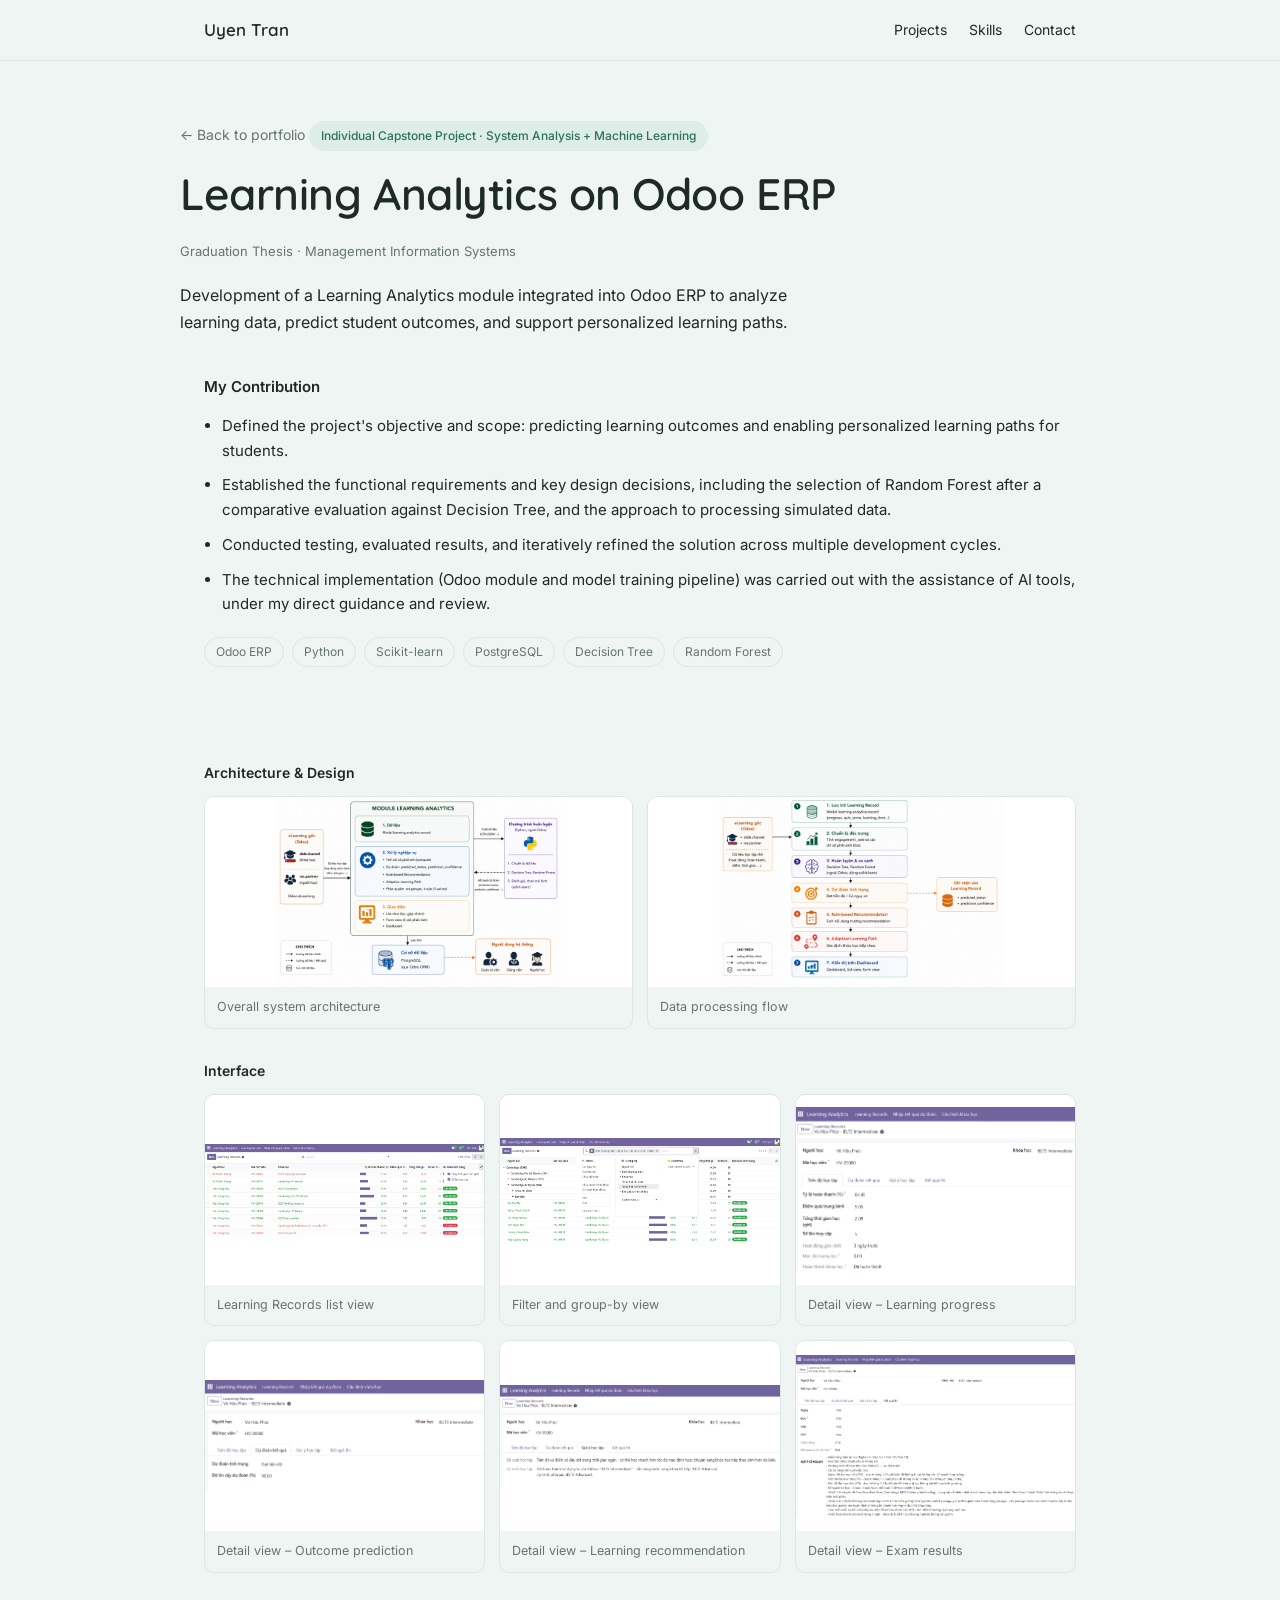
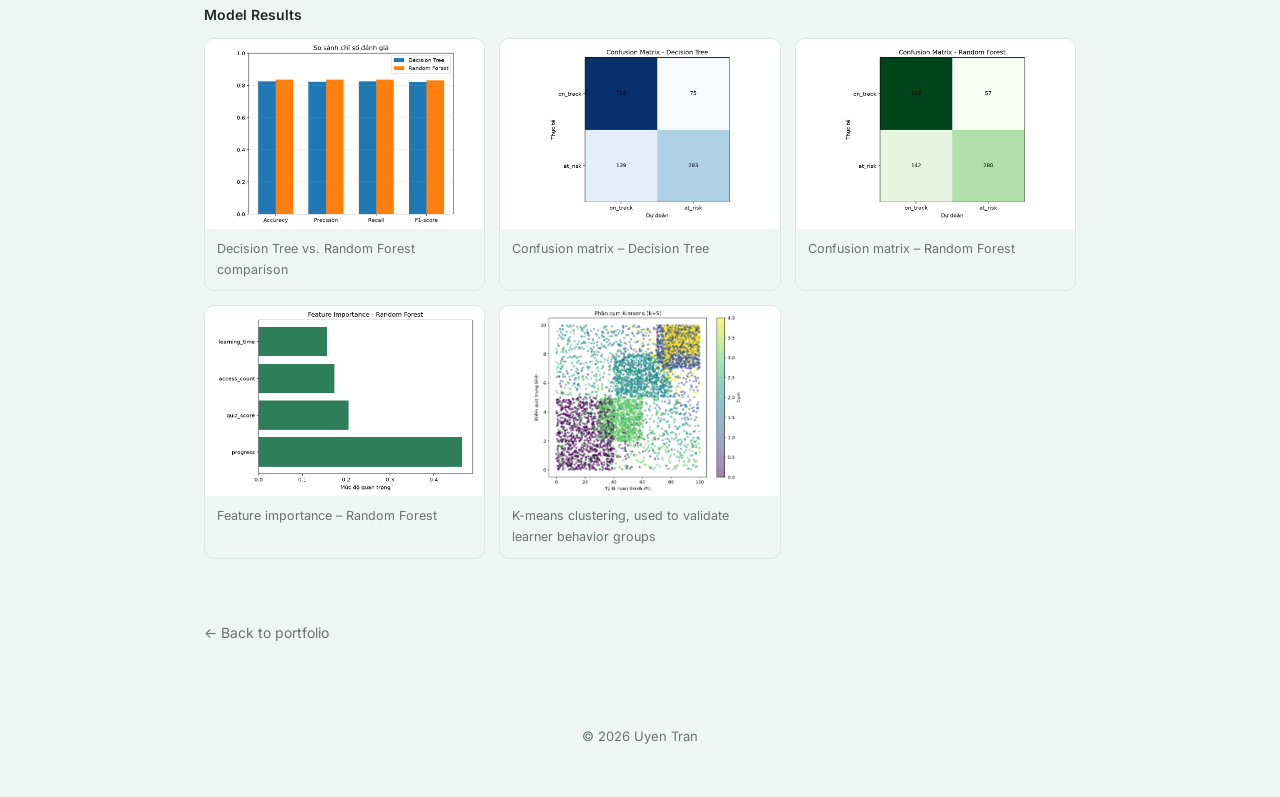
==== projects/learning-analytics.html @ c3fcca3a "Additional files" ====
<!DOCTYPE html>
<html lang="en">
<head>
<meta charset="UTF-8">
<meta name="viewport" content="width=device-width, initial-scale=1.0">
<title>Learning Analytics on Odoo ERP | Uyen Tran</title>
<link rel="preconnect" href="https://fonts.googleapis.com">
<link rel="preconnect" href="https://fonts.gstatic.com" crossorigin>
<link href="https://fonts.googleapis.com/css2?family=Quicksand:wght@400;500;600;700&family=Inter:wght@400;500;600&display=swap" rel="stylesheet">
<link rel="stylesheet" href="../styles.css">
</head>
<body>

<nav>
  <div class="nav-inner">
    <a class="nav-name" href="../index.html">Uyen Tran</a>
    <div class="nav-links">
      <a href="../index.html#projects">Projects</a>
      <a href="../index.html#skills">Skills</a>
      <a href="../index.html#contact">Contact</a>
    </div>
  </div>
</nav>

<header class="case-header container">
  <a class="back-link" href="../index.html">&larr; Back to portfolio</a>
  <span class="case-tag">Individual Capstone Project &middot; System Analysis + Machine Learning</span>
  <h1>Learning Analytics on Odoo ERP</h1>
  <p class="case-meta">Graduation Thesis &middot; Management Information Systems</p>
  <p class="desc">Development of a Learning Analytics module integrated into Odoo ERP to analyze learning data, predict student outcomes, and support personalized learning paths.</p>
</header>

<div class="container">
  <div class="case-block" style="padding-top:10px;">
    <h4>My Contribution</h4>
    <ul class="contribution-list">
      <li>Defined the project's objective and scope: predicting learning outcomes and enabling personalized learning paths for students.</li>
      <li>Established the functional requirements and key design decisions, including the selection of Random Forest after a comparative evaluation against Decision Tree, and the approach to processing simulated data.</li>
      <li>Conducted testing, evaluated results, and iteratively refined the solution across multiple development cycles.</li>
      <li>The technical implementation (Odoo module and model training pipeline) was carried out with the assistance of AI tools, under my direct guidance and review.</li>
    </ul>
    <div class="stack-tags">
      <span>Odoo ERP</span><span>Python</span><span>Scikit-learn</span><span>PostgreSQL</span><span>Decision Tree</span><span>Random Forest</span>
    </div>
  </div>

  <div class="case-block">
    <p class="subgroup-label">Architecture &amp; Design</p>
    <div class="gallery">
      <figure><img src="../images/learning-analytics/01-kien-truc-tong-the.png" alt="Overall system architecture" loading="lazy"><figcaption>Overall system architecture</figcaption></figure>
      <figure><img src="../images/learning-analytics/02-luong-xu-ly-du-lieu.png" alt="Data processing flow" loading="lazy"><figcaption>Data processing flow</figcaption></figure>
    </div>

    <p class="subgroup-label">Interface</p>
    <div class="gallery">
      <figure><img src="../images/learning-analytics/03-giao-dien-danh-sach.png" alt="Learning Records list view" loading="lazy"><figcaption>Learning Records list view</figcaption></figure>
      <figure><img src="../images/learning-analytics/12-giao-dien-bo-loc-va-gop-nhom.png" alt="Filter and group-by view" loading="lazy"><figcaption>Filter and group-by view</figcaption></figure>
      <figure><img src="../images/learning-analytics/04-giao-dien-tien-do-hoc-tap.png" alt="Learning progress detail view" loading="lazy"><figcaption>Detail view &ndash; Learning progress</figcaption></figure>
      <figure><img src="../images/learning-analytics/05-giao-dien-du-doan-ket-qua.png" alt="Outcome prediction detail view" loading="lazy"><figcaption>Detail view &ndash; Outcome prediction</figcaption></figure>
      <figure><img src="../images/learning-analytics/10-giao-dien-goi-y-hoc-tap.png" alt="Learning recommendation view" loading="lazy"><figcaption>Detail view &ndash; Learning recommendation</figcaption></figure>
      <figure><img src="../images/learning-analytics/11-giao-dien-ket-qua-thi.png" alt="Exam results view" loading="lazy"><figcaption>Detail view &ndash; Exam results</figcaption></figure>
    </div>

    <p class="subgroup-label">Model Results</p>
    <div class="gallery">
      <figure><img src="../images/learning-analytics/06-so-sanh-chi-so-mo-hinh.png" alt="Model metric comparison" loading="lazy"><figcaption>Decision Tree vs. Random Forest comparison</figcaption></figure>
      <figure><img src="../images/learning-analytics/07-confusion-matrix-decision-tree.png" alt="Confusion matrix Decision Tree" loading="lazy"><figcaption>Confusion matrix &ndash; Decision Tree</figcaption></figure>
      <figure><img src="../images/learning-analytics/08-confusion-matrix-random-forest.png" alt="Confusion matrix Random Forest" loading="lazy"><figcaption>Confusion matrix &ndash; Random Forest</figcaption></figure>
      <figure><img src="../images/learning-analytics/09-feature-importance.png" alt="Feature importance" loading="lazy"><figcaption>Feature importance &ndash; Random Forest</figcaption></figure>
      <figure><img src="../images/learning-analytics/13-ket-qua-kmeans.png" alt="K-means clustering result" loading="lazy"><figcaption>K-means clustering, used to validate learner behavior groups</figcaption></figure>
    </div>
  </div>

  <div class="case-block">
    <a class="back-link" href="../index.html">&larr; Back to portfolio</a>
  </div>
</div>

<footer>&copy; 2026 Uyen Tran</footer>

</body>
</html>
---- styles.css ----
/* =========================================================
   PORTFOLIO STYLESHEET
   Edit the variables below to change colors/fonts site-wide.
   ========================================================= */
:root {
  --bg: #EFF5F2;
  --surface: #FFFFFF;
  --ink: #1E2A25;
  --muted: #647570;
  --accent: #2E6F5E;
  --accent-2: #7FAE9B;
  --accent-soft: #DCEEE6;
  --border: #DCE7E2;
  --font-display: 'Quicksand', sans-serif;
  --font-body: 'Inter', sans-serif;
  --radius: 18px;
  --radius-sm: 10px;
}

* { box-sizing: border-box; }
html { scroll-behavior: smooth; }

body {
  margin: 0;
  background: var(--bg);
  color: var(--ink);
  font-family: var(--font-body);
  line-height: 1.65;
}

a { color: var(--accent); }

.container {
  max-width: 920px;
  margin: 0 auto;
  padding: 0 24px;
}

/* NAV */
nav {
  position: sticky;
  top: 0;
  z-index: 20;
  background: rgba(239, 245, 242, 0.9);
  backdrop-filter: blur(6px);
  border-bottom: 1px solid var(--border);
}
.nav-inner {
  max-width: 920px;
  margin: 0 auto;
  padding: 16px 24px;
  display: flex;
  justify-content: space-between;
  align-items: center;
}
.nav-name {
  font-family: var(--font-display);
  font-weight: 600;
  font-size: 17px;
  text-decoration: none;
  color: var(--ink);
}
.nav-links { display: flex; }
.nav-links a {
  font-size: 14px;
  color: var(--ink);
  text-decoration: none;
  margin-left: 22px;
}
.nav-links a:first-child { margin-left: 0; }
.nav-links a:hover { color: var(--accent); }

/* HERO */
header.hero { padding: 90px 0 70px; }
.eyebrow {
  font-size: 13px;
  color: var(--accent);
  margin: 0 0 16px;
  font-weight: 500;
}
h1 {
  font-family: var(--font-display);
  font-weight: 600;
  font-size: 44px;
  line-height: 1.2;
  margin: 0 0 20px;
  letter-spacing: -0.01em;
  max-width: 640px;
}
.tagline {
  font-size: 17px;
  color: var(--muted);
  max-width: 540px;
  margin: 0 0 36px;
}
.cta-row { display: flex; gap: 12px; flex-wrap: wrap; }
.cta {
  font-family: var(--font-body);
  font-weight: 500;
  font-size: 14px;
  padding: 13px 24px;
  border-radius: var(--radius);
  text-decoration: none;
  display: inline-block;
}
.cta.primary { background: var(--accent); color: #fff; }
.cta.secondary { border: 1px solid var(--border); color: var(--ink); background: var(--surface); }

/* SECTIONS */
section { padding: 60px 0; }
section.alt { background: var(--surface); }
.section-eyebrow {
  font-size: 13px;
  color: var(--accent);
  margin: 0 0 10px;
  font-weight: 500;
}
h2 {
  font-family: var(--font-display);
  font-weight: 600;
  font-size: 28px;
  margin: 0 0 14px;
}
.section-intro {
  color: var(--muted);
  max-width: 560px;
  margin: 0 0 40px;
  font-size: 15px;
}

/* PROJECT PREVIEW CARDS (used on index page) */
.project-grid {
  display: grid;
  grid-template-columns: repeat(auto-fit, minmax(260px, 1fr));
  gap: 22px;
}
.project-card {
  background: var(--surface);
  border: 1px solid var(--border);
  border-radius: var(--radius);
  overflow: hidden;
  text-decoration: none;
  color: var(--ink);
  display: block;
  transition: transform 0.15s ease, box-shadow 0.15s ease;
}
.project-card:hover {
  transform: translateY(-3px);
  box-shadow: 0 12px 24px rgba(30, 42, 37, 0.08);
}
.project-card .thumb {
  width: 100%;
  height: 170px;
  object-fit: contain;
  background: #fff;
  border-bottom: 1px solid var(--border);
}
.project-card .card-body { padding: 22px; }
.project-card .case-tag {
  display: inline-block;
  font-size: 11.5px;
  padding: 4px 10px;
  border-radius: 999px;
  background: var(--accent-soft);
  color: var(--accent);
  margin-bottom: 12px;
  font-weight: 500;
}
.project-card h3 {
  font-family: var(--font-display);
  font-weight: 600;
  font-size: 18px;
  margin: 0 0 8px;
}
.project-card p {
  font-size: 14px;
  color: var(--muted);
  margin: 0 0 14px;
}
.project-card .view-link {
  font-size: 13.5px;
  font-weight: 500;
  color: var(--accent);
}

/* CASE STUDY PAGE */
.case-header { padding: 60px 0 20px; }
.back-link {
  font-size: 14px;
  text-decoration: none;
  color: var(--muted);
  display: inline-block;
  margin-bottom: 22px;
}
.back-link:hover { color: var(--accent); }
.case-header .case-tag {
  display: inline-block;
  font-size: 12px;
  padding: 5px 12px;
  border-radius: 999px;
  background: var(--accent-soft);
  color: var(--accent);
  margin-bottom: 16px;
  font-weight: 500;
}
.case-header h1 { max-width: 700px; }
.case-meta { font-size: 13px; color: var(--muted); margin: 0 0 20px; }
.case-header p.desc { font-size: 16px; max-width: 660px; margin: 0 0 10px; }

.case-block { padding: 30px 0; }
.case-block h4 {
  font-family: var(--font-body);
  font-weight: 600;
  font-size: 15px;
  margin: 0 0 14px;
  color: var(--ink);
}
.contribution-list {
  margin: 0 0 8px;
  padding-left: 18px;
  font-size: 15px;
}
.contribution-list li { margin-bottom: 10px; }

.stack-tags { display: flex; flex-wrap: wrap; gap: 8px; margin: 20px 0 4px; }
.stack-tags span {
  font-size: 12px;
  color: var(--muted);
  border: 1px solid var(--border);
  padding: 4px 11px;
  border-radius: 999px;
  background: var(--bg);
}
section.alt .stack-tags span { background: var(--surface); }

.subgroup-label {
  font-size: 14px;
  font-weight: 600;
  color: var(--ink);
  margin: 30px 0 12px;
}

/* GALLERY */
.gallery {
  display: grid;
  grid-template-columns: repeat(auto-fit, minmax(240px, 1fr));
  gap: 14px;
  margin-top: 10px;
}
.gallery figure {
  margin: 0;
  background: var(--bg);
  border: 1px solid var(--border);
  border-radius: var(--radius-sm);
  overflow: hidden;
}
section.alt .gallery figure { background: var(--surface); }
.gallery img {
  width: 100%;
  display: block;
  height: 190px;
  object-fit: contain;
  background: #fff;
}
.gallery figcaption {
  font-size: 12.5px;
  color: var(--muted);
  padding: 10px 12px;
}

/* SKILLS */
.skills-grid {
  display: grid;
  grid-template-columns: repeat(auto-fit, minmax(220px, 1fr));
  gap: 20px;
}
.skill-card {
  background: var(--surface);
  border: 1px solid var(--border);
  border-radius: var(--radius);
  padding: 22px;
}
.skill-card h4 {
  font-family: var(--font-display);
  font-size: 15px;
  font-weight: 600;
  margin: 0 0 12px;
}
.skill-card p { font-size: 14px; color: var(--muted); margin: 0; }

/* CONTACT */
.contact-box {
  background: var(--accent);
  color: #fff;
  border-radius: var(--radius);
  padding: 46px;
  text-align: center;
}
.contact-box h2 { color: #fff; }
.contact-box p { color: var(--accent-soft); max-width: 480px; margin: 0 auto 26px; }
.contact-box .cta.primary { background: #fff; color: var(--accent); }

footer {
  padding: 30px 0 50px;
  text-align: center;
  font-size: 13px;
  color: var(--muted);
}

@media (max-width: 640px) {
  .nav-links { display: none; }
  h1 { font-size: 32px; }
  .contact-box { padding: 30px 20px; }
}
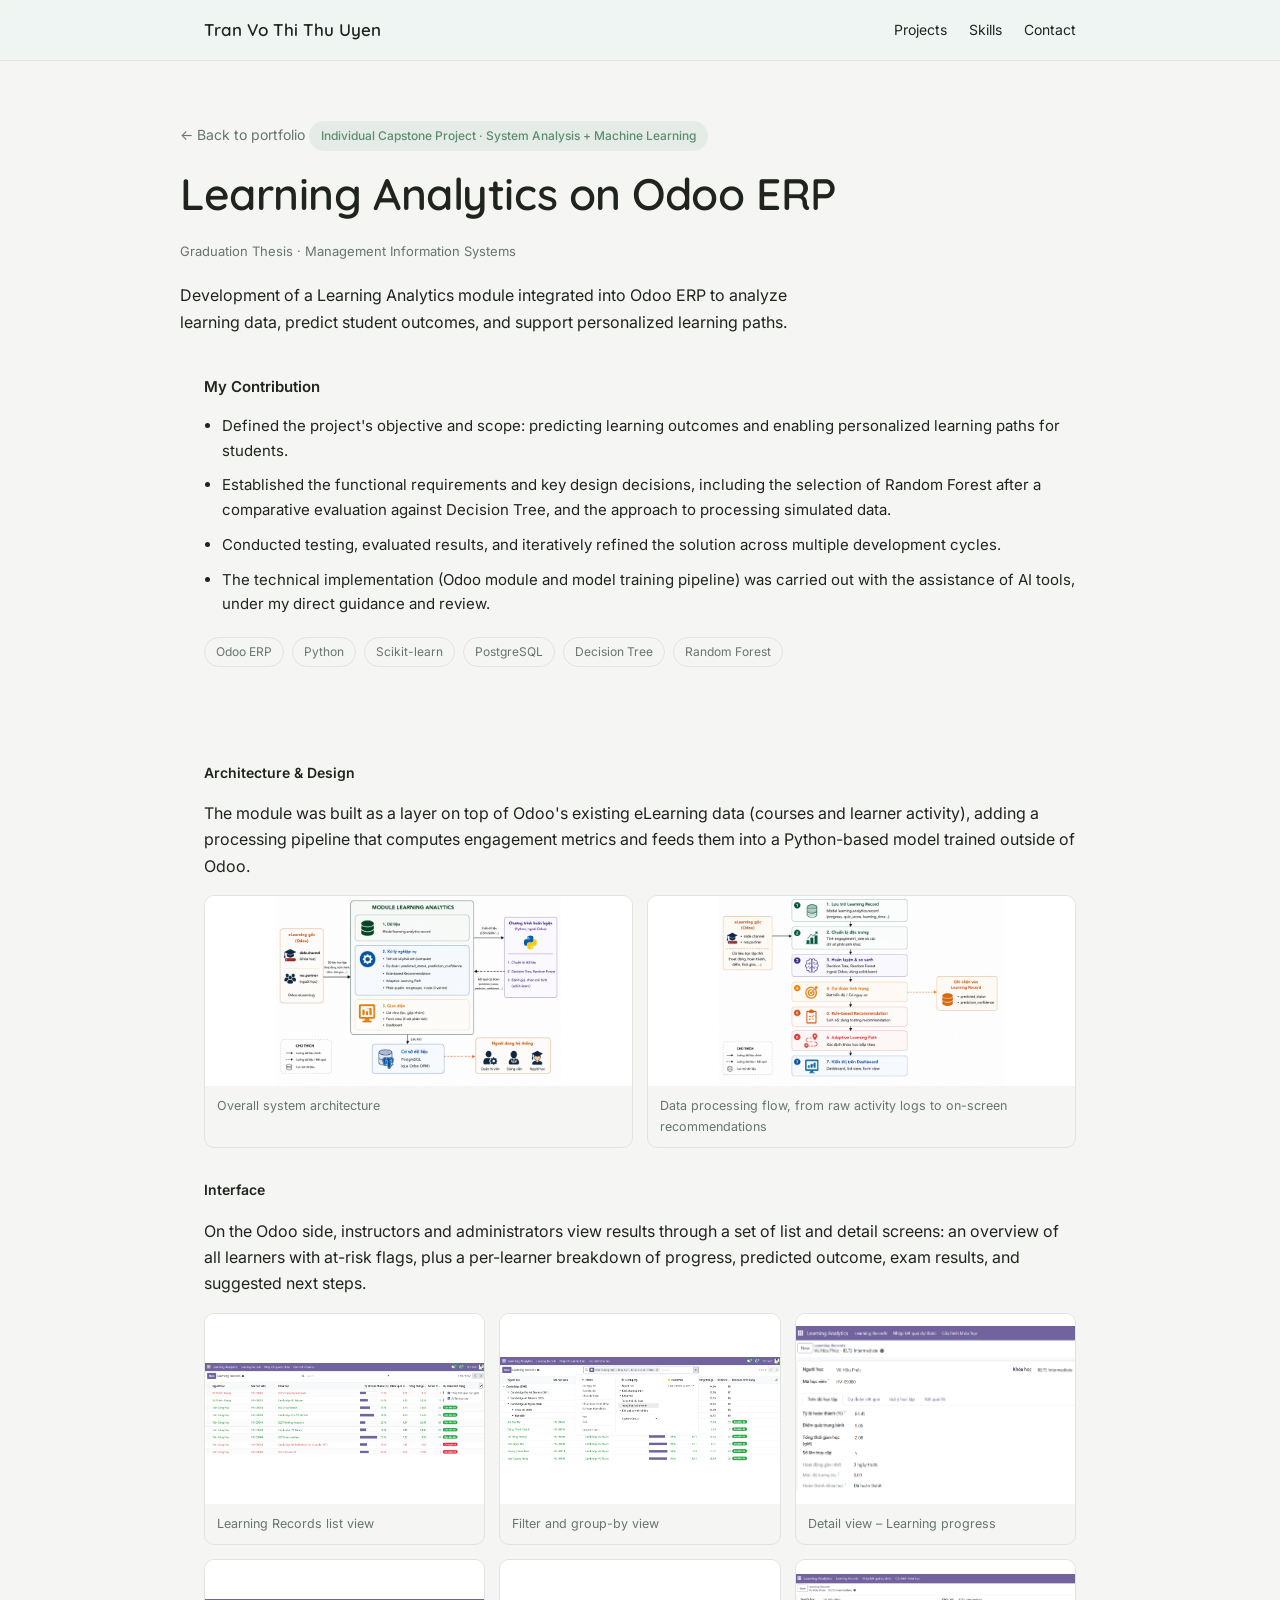
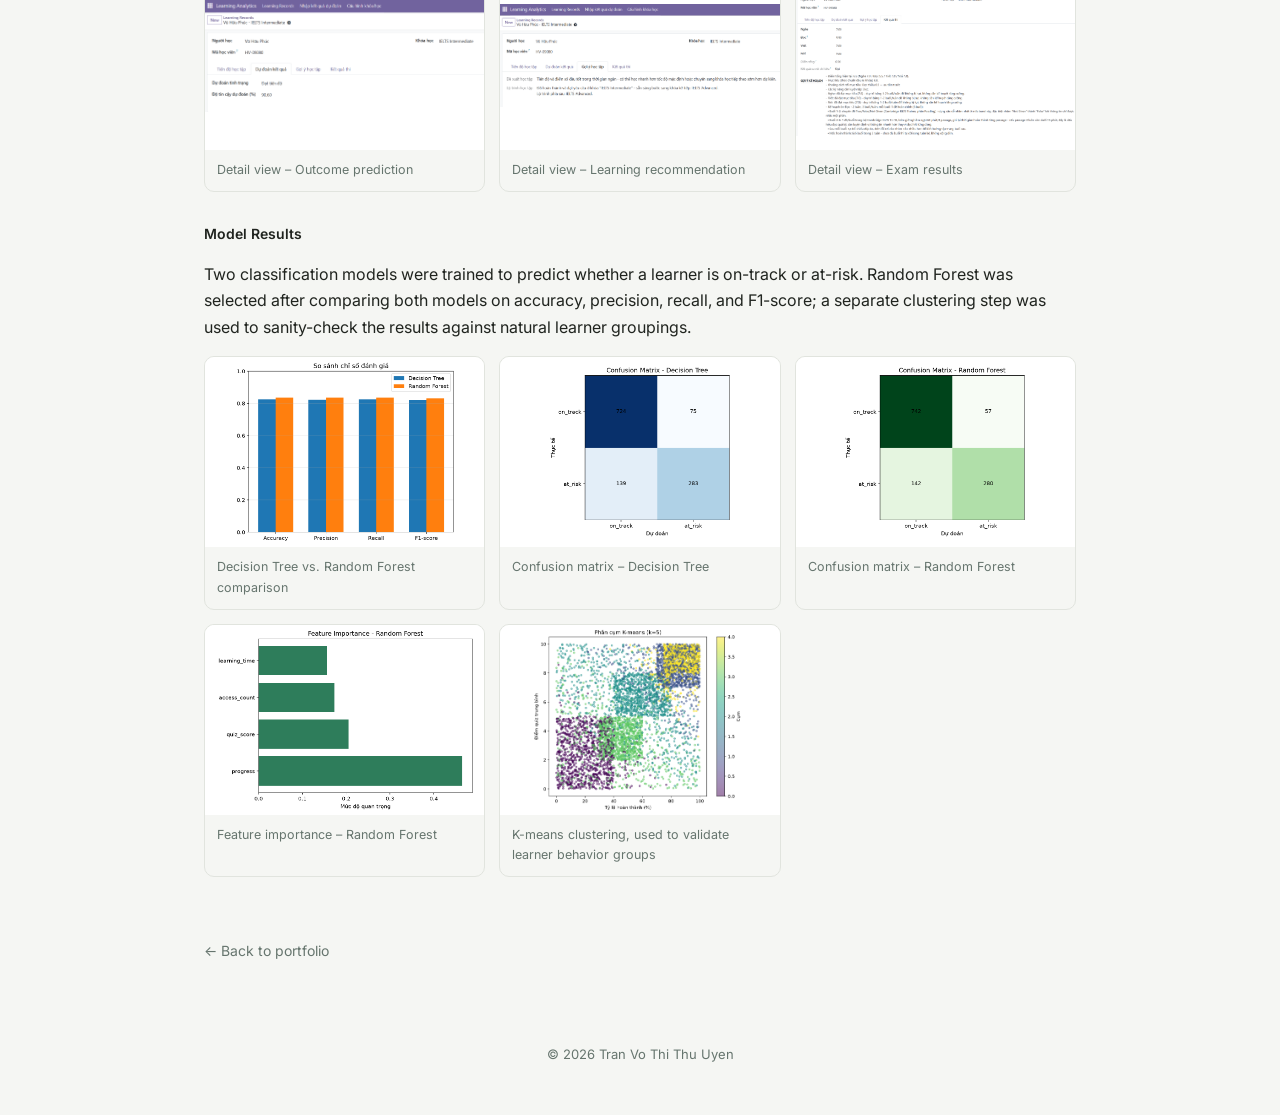
==== commit 74452b05: "additional files" ====
--- a/projects/learning-analytics.html
+++ b/projects/learning-analytics.html
@@ -3,7 +3,7 @@
 <head>
 <meta charset="UTF-8">
 <meta name="viewport" content="width=device-width, initial-scale=1.0">
-<title>Learning Analytics on Odoo ERP | Uyen Tran</title>
+<title>Learning Analytics on Odoo ERP | Tran Vo Thi Thu Uyen</title>
 <link rel="preconnect" href="https://fonts.googleapis.com">
 <link rel="preconnect" href="https://fonts.gstatic.com" crossorigin>
 <link href="https://fonts.googleapis.com/css2?family=Quicksand:wght@400;500;600;700&family=Inter:wght@400;500;600&display=swap" rel="stylesheet">
@@ -13,7 +13,7 @@
 
 <nav>
   <div class="nav-inner">
-    <a class="nav-name" href="../index.html">Uyen Tran</a>
+    <a class="nav-name" href="../index.html">Tran Vo Thi Thu Uyen</a>
     <div class="nav-links">
       <a href="../index.html#projects">Projects</a>
       <a href="../index.html#skills">Skills</a>
@@ -46,12 +46,14 @@
 
   <div class="case-block">
     <p class="subgroup-label">Architecture &amp; Design</p>
+    <p>The module was built as a layer on top of Odoo's existing eLearning data (courses and learner activity), adding a processing pipeline that computes engagement metrics and feeds them into a Python-based model trained outside of Odoo.</p>
     <div class="gallery">
       <figure><img src="../images/learning-analytics/01-kien-truc-tong-the.png" alt="Overall system architecture" loading="lazy"><figcaption>Overall system architecture</figcaption></figure>
-      <figure><img src="../images/learning-analytics/02-luong-xu-ly-du-lieu.png" alt="Data processing flow" loading="lazy"><figcaption>Data processing flow</figcaption></figure>
+      <figure><img src="../images/learning-analytics/02-luong-xu-ly-du-lieu.png" alt="Data processing flow" loading="lazy"><figcaption>Data processing flow, from raw activity logs to on-screen recommendations</figcaption></figure>
     </div>
 
     <p class="subgroup-label">Interface</p>
+    <p>On the Odoo side, instructors and administrators view results through a set of list and detail screens: an overview of all learners with at-risk flags, plus a per-learner breakdown of progress, predicted outcome, exam results, and suggested next steps.</p>
     <div class="gallery">
       <figure><img src="../images/learning-analytics/03-giao-dien-danh-sach.png" alt="Learning Records list view" loading="lazy"><figcaption>Learning Records list view</figcaption></figure>
       <figure><img src="../images/learning-analytics/12-giao-dien-bo-loc-va-gop-nhom.png" alt="Filter and group-by view" loading="lazy"><figcaption>Filter and group-by view</figcaption></figure>
@@ -62,6 +64,7 @@
     </div>
 
     <p class="subgroup-label">Model Results</p>
+    <p>Two classification models were trained to predict whether a learner is on-track or at-risk. Random Forest was selected after comparing both models on accuracy, precision, recall, and F1-score; a separate clustering step was used to sanity-check the results against natural learner groupings.</p>
     <div class="gallery">
       <figure><img src="../images/learning-analytics/06-so-sanh-chi-so-mo-hinh.png" alt="Model metric comparison" loading="lazy"><figcaption>Decision Tree vs. Random Forest comparison</figcaption></figure>
       <figure><img src="../images/learning-analytics/07-confusion-matrix-decision-tree.png" alt="Confusion matrix Decision Tree" loading="lazy"><figcaption>Confusion matrix &ndash; Decision Tree</figcaption></figure>
@@ -76,7 +79,7 @@
   </div>
 </div>
 
-<footer>&copy; 2026 Uyen Tran</footer>
+<footer>&copy; 2026 Tran Vo Thi Thu Uyen</footer>
 
 </body>
 </html>
--- a/styles.css
+++ b/styles.css
@@ -3,14 +3,14 @@
    Edit the variables below to change colors/fonts site-wide.
    ========================================================= */
 :root {
-  --bg: #EFF5F2;
+  --bg: #F5F6F3;
   --surface: #FFFFFF;
-  --ink: #1E2A25;
-  --muted: #647570;
-  --accent: #2E6F5E;
-  --accent-2: #7FAE9B;
-  --accent-soft: #DCEEE6;
-  --border: #DCE7E2;
+  --ink: #20241F;
+  --muted: #66756E;
+  --accent: #5C8D72;
+  --accent-2: #A8C9B4;
+  --accent-soft: #E5EBE6;
+  --border: #E1E4DE;
   --font-display: 'Quicksand', sans-serif;
   --font-body: 'Inter', sans-serif;
   --radius: 18px;
@@ -85,15 +85,22 @@
   line-height: 1.2;
   margin: 0 0 20px;
   letter-spacing: -0.01em;
-  max-width: 640px;
+  max-width: 700px;
 }
 .tagline {
   font-size: 17px;
   color: var(--muted);
-  max-width: 540px;
+  max-width: 640px;
   margin: 0 0 36px;
 }
 .cta-row { display: flex; gap: 12px; flex-wrap: wrap; }
+.contact-line {
+  font-size: 14.5px;
+  color: var(--muted);
+  margin: -14px 0 28px;
+}
+.contact-line a { color: var(--accent); font-weight: 500; text-decoration: none; }
+.contact-line a:hover { text-decoration: underline; }
 .cta {
   font-family: var(--font-body);
   font-weight: 500;
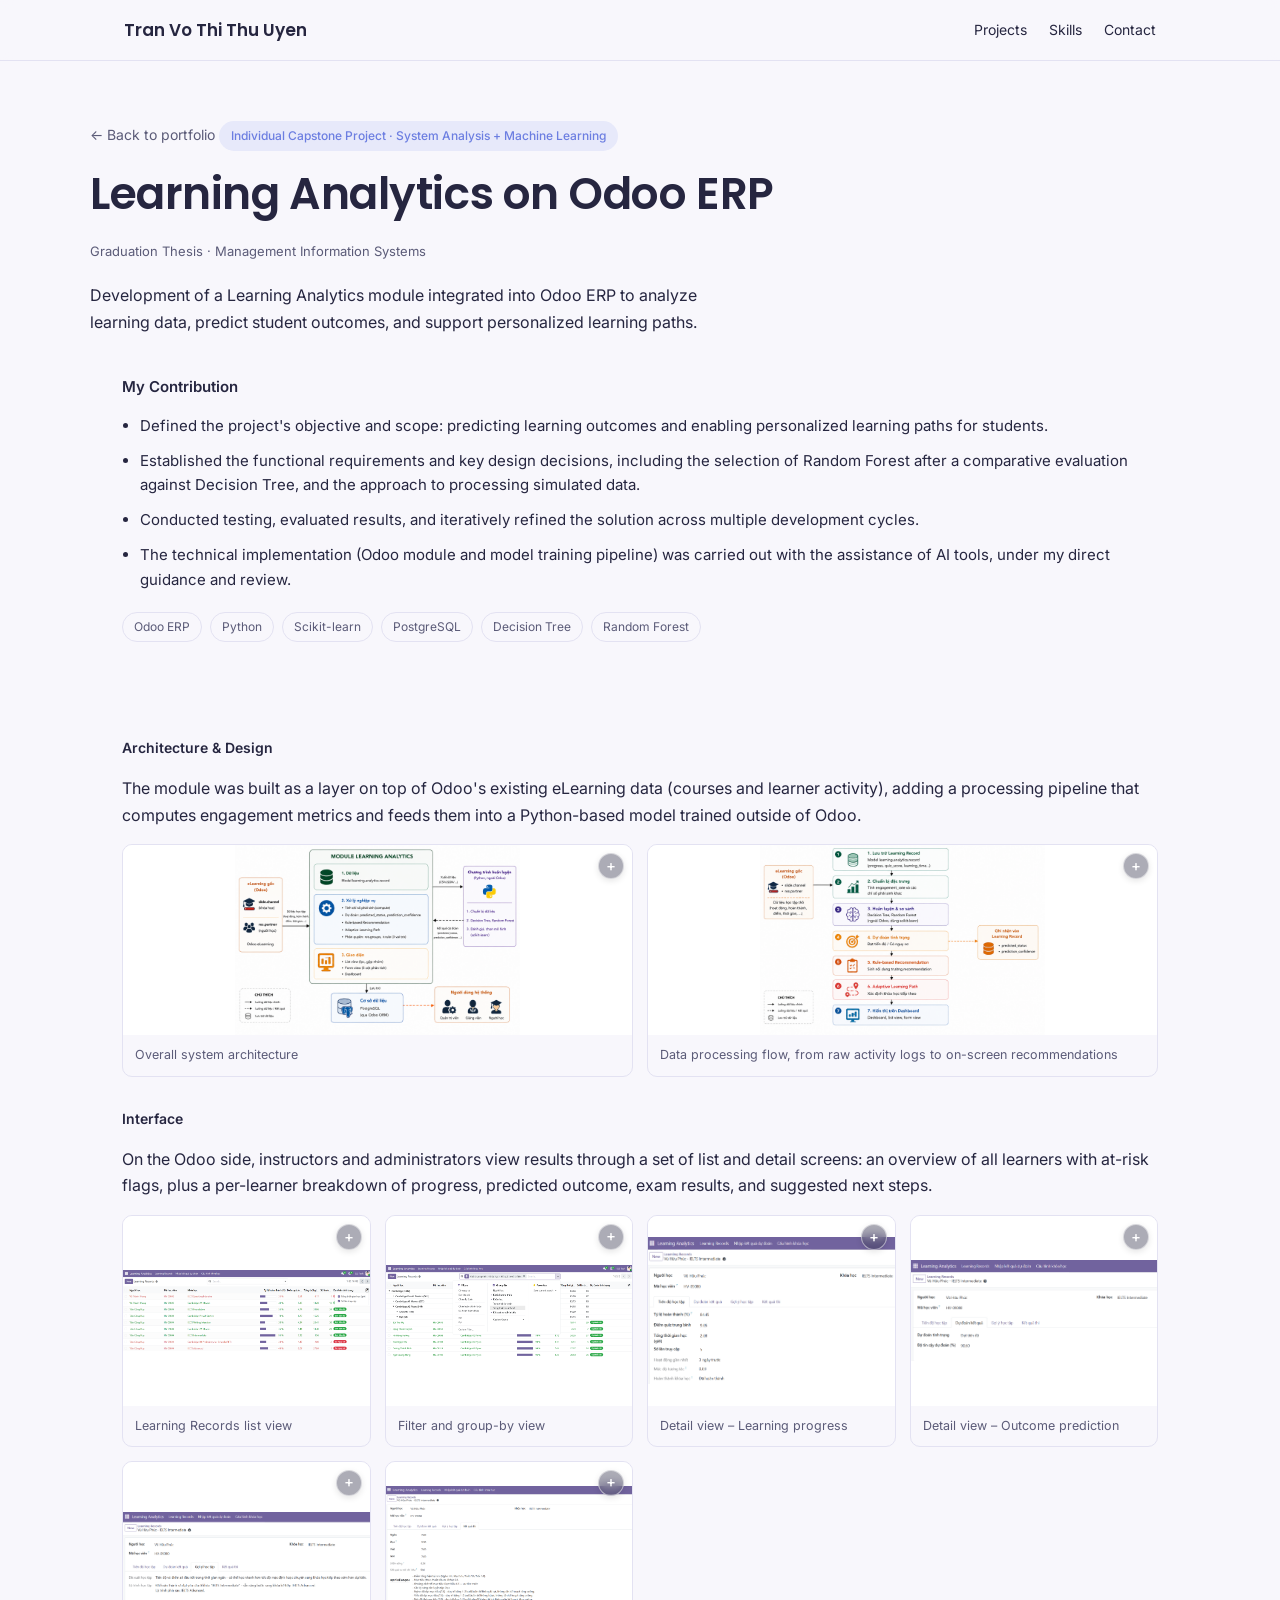
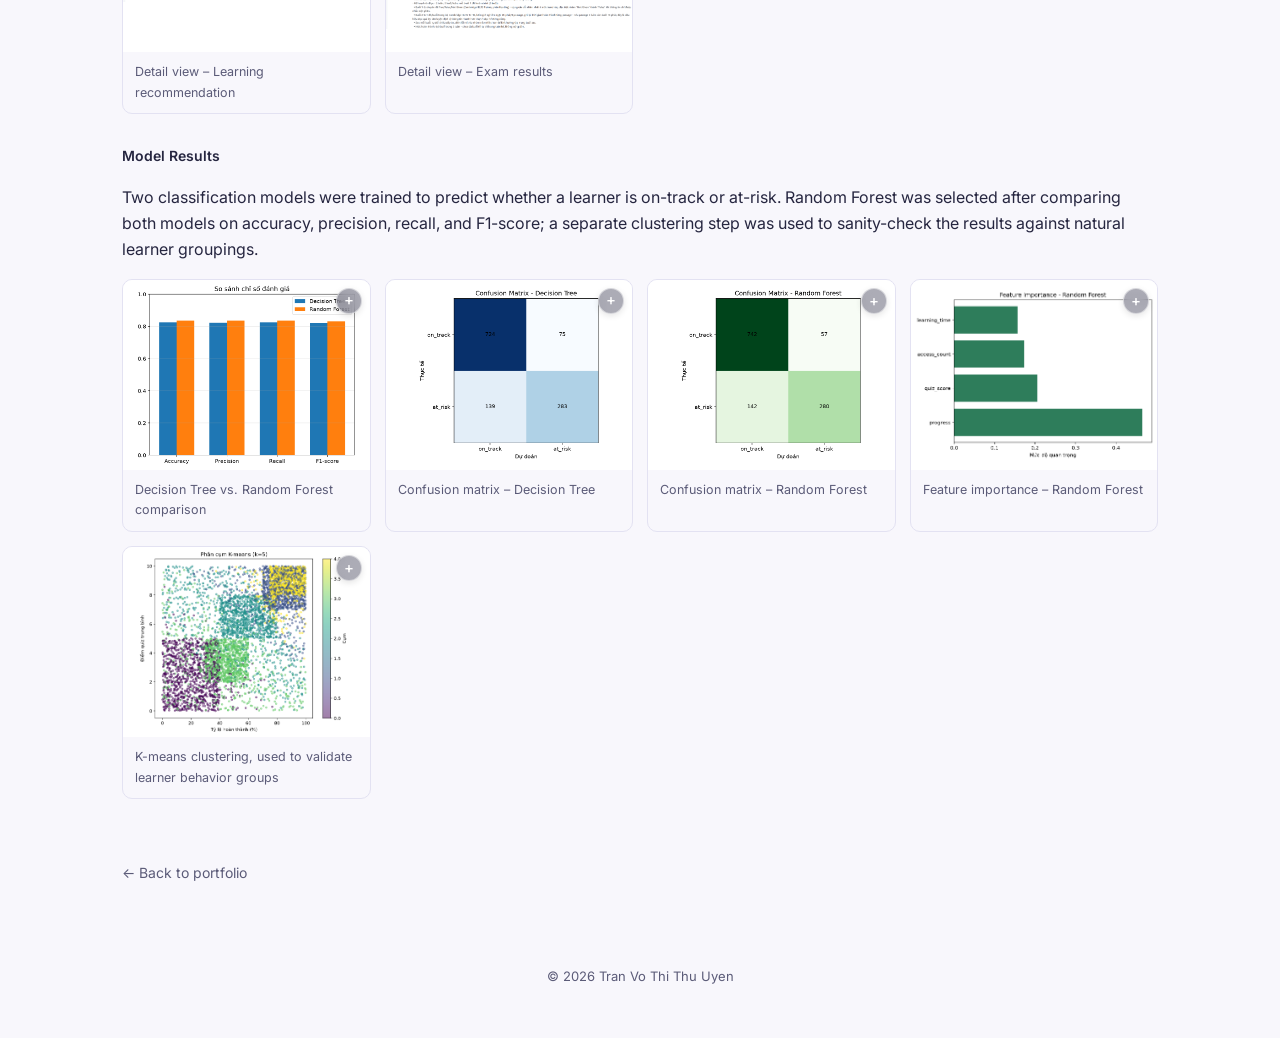
==== commit 032014bb: "additional files" ====
--- a/projects/learning-analytics.html
+++ b/projects/learning-analytics.html
@@ -6,10 +6,10 @@
 <title>Learning Analytics on Odoo ERP | Tran Vo Thi Thu Uyen</title>
 <link rel="preconnect" href="https://fonts.googleapis.com">
 <link rel="preconnect" href="https://fonts.gstatic.com" crossorigin>
-<link href="https://fonts.googleapis.com/css2?family=Quicksand:wght@400;500;600;700&family=Inter:wght@400;500;600&display=swap" rel="stylesheet">
+<link href="https://fonts.googleapis.com/css2?family=Poppins:wght@500;600;700&family=Inter:wght@400;500;600&display=swap" rel="stylesheet">
 <link rel="stylesheet" href="../styles.css">
 </head>
-<body>
+<body class="theme-p1">
 
 <nav>
   <div class="nav-inner">
@@ -81,5 +81,6 @@
 
 <footer>&copy; 2026 Tran Vo Thi Thu Uyen</footer>
 
+<script src="../lightbox.js"></script>
 </body>
 </html>
--- a/styles.css
+++ b/styles.css
@@ -3,20 +3,39 @@
    Edit the variables below to change colors/fonts site-wide.
    ========================================================= */
 :root {
-  --bg: #F5F6F3;
+  --bg: #F8F7FC;
   --surface: #FFFFFF;
-  --ink: #20241F;
-  --muted: #66756E;
-  --accent: #5C8D72;
-  --accent-2: #A8C9B4;
-  --accent-soft: #E5EBE6;
-  --border: #E1E4DE;
-  --font-display: 'Quicksand', sans-serif;
+  --ink: #262640;
+  --muted: #5B5B78;
+  --accent: #6C7EE1;
+  --accent-2: #92B9E3;
+  --accent-soft: #E7E9FA;
+  --border: #E3E2F2;
+
+  /* per-project accent colors, derived from the palette */
+  --proj1: #6C7EE1;      --proj1-soft: #E7E9FA;   /* Learning Analytics — indigo/blue */
+  --proj2: #C1663B;      --proj2-soft: #FFEDE3;   /* Vinamilk — peach */
+  --proj3: #9A4FC9;      --proj3-soft: #F2E6FA;   /* Pizza Company — purple/pink */
+
+  --font-display: 'Poppins', sans-serif;
   --font-body: 'Inter', sans-serif;
   --radius: 18px;
   --radius-sm: 10px;
 }
 
+/* project-specific theming, applied via a class on <body> in each case-study page */
+body.theme-p1 { --accent: var(--proj1); --accent-soft: var(--proj1-soft); }
+body.theme-p2 { --accent: var(--proj2); --accent-soft: var(--proj2-soft); }
+body.theme-p3 { --accent: var(--proj3); --accent-soft: var(--proj3-soft); }
+
+/* project-specific card accents on the homepage grid */
+.project-card.p1 .case-tag, .project-card.p1 .view-link { color: var(--proj1); }
+.project-card.p1 .case-tag { background: var(--proj1-soft); }
+.project-card.p2 .case-tag, .project-card.p2 .view-link { color: var(--proj2); }
+.project-card.p2 .case-tag { background: var(--proj2-soft); }
+.project-card.p3 .case-tag, .project-card.p3 .view-link { color: var(--proj3); }
+.project-card.p3 .case-tag { background: var(--proj3-soft); }
+
 * { box-sizing: border-box; }
 html { scroll-behavior: smooth; }
 
@@ -31,9 +50,9 @@
 a { color: var(--accent); }
 
 .container {
-  max-width: 920px;
+  max-width: 1100px;
   margin: 0 auto;
-  padding: 0 24px;
+  padding: 0 32px;
 }
 
 /* NAV */
@@ -41,12 +60,12 @@
   position: sticky;
   top: 0;
   z-index: 20;
-  background: rgba(239, 245, 242, 0.9);
+  background: rgba(248, 247, 252, 0.9);
   backdrop-filter: blur(6px);
   border-bottom: 1px solid var(--border);
 }
 .nav-inner {
-  max-width: 920px;
+  max-width: 1080px;
   margin: 0 auto;
   padding: 16px 24px;
   display: flex;
@@ -285,15 +304,15 @@
   background: var(--surface);
   border: 1px solid var(--border);
   border-radius: var(--radius);
-  padding: 22px;
+  padding: 18px 20px;
 }
 .skill-card h4 {
   font-family: var(--font-display);
-  font-size: 15px;
-  font-weight: 600;
-  margin: 0 0 12px;
-}
-.skill-card p { font-size: 14px; color: var(--muted); margin: 0; }
+  font-size: 14.5px;
+  font-weight: 600;
+  margin: 0 0 8px;
+}
+.skill-card p { font-size: 13.5px; color: var(--muted); margin: 0; }
 
 /* CONTACT */
 .contact-box {
@@ -319,3 +338,59 @@
   h1 { font-size: 32px; }
   .contact-box { padding: 30px 20px; }
 }
+
+/* GALLERY — click to enlarge */
+.gallery figure { position: relative; }
+.gallery img { cursor: zoom-in; }
+.zoom-badge {
+  position: absolute;
+  top: 8px;
+  right: 8px;
+  width: 26px;
+  height: 26px;
+  border-radius: 50%;
+  background: rgba(38, 38, 64, 0.38);
+  backdrop-filter: blur(6px);
+  -webkit-backdrop-filter: blur(6px);
+  border: 1px solid rgba(255,255,255,0.5);
+  color: #fff;
+  font-size: 15px;
+  font-weight: 500;
+  display: flex;
+  align-items: center;
+  justify-content: center;
+  box-shadow: 0 2px 6px rgba(0,0,0,0.1);
+  pointer-events: none;
+}
+
+.lightbox-overlay {
+  position: fixed;
+  inset: 0;
+  background: rgba(20, 20, 35, 0.85);
+  display: flex;
+  align-items: center;
+  justify-content: center;
+  opacity: 0;
+  pointer-events: none;
+  transition: opacity 0.2s ease;
+  z-index: 1000;
+  padding: 30px;
+}
+.lightbox-overlay.active { opacity: 1; pointer-events: auto; }
+.lightbox-overlay img {
+  max-width: 92vw;
+  max-height: 88vh;
+  border-radius: 8px;
+  box-shadow: 0 20px 60px rgba(0,0,0,0.4);
+  cursor: default;
+}
+.lightbox-close {
+  position: absolute;
+  top: 20px;
+  right: 28px;
+  color: #fff;
+  font-size: 32px;
+  line-height: 1;
+  cursor: pointer;
+  font-family: var(--font-body);
+}
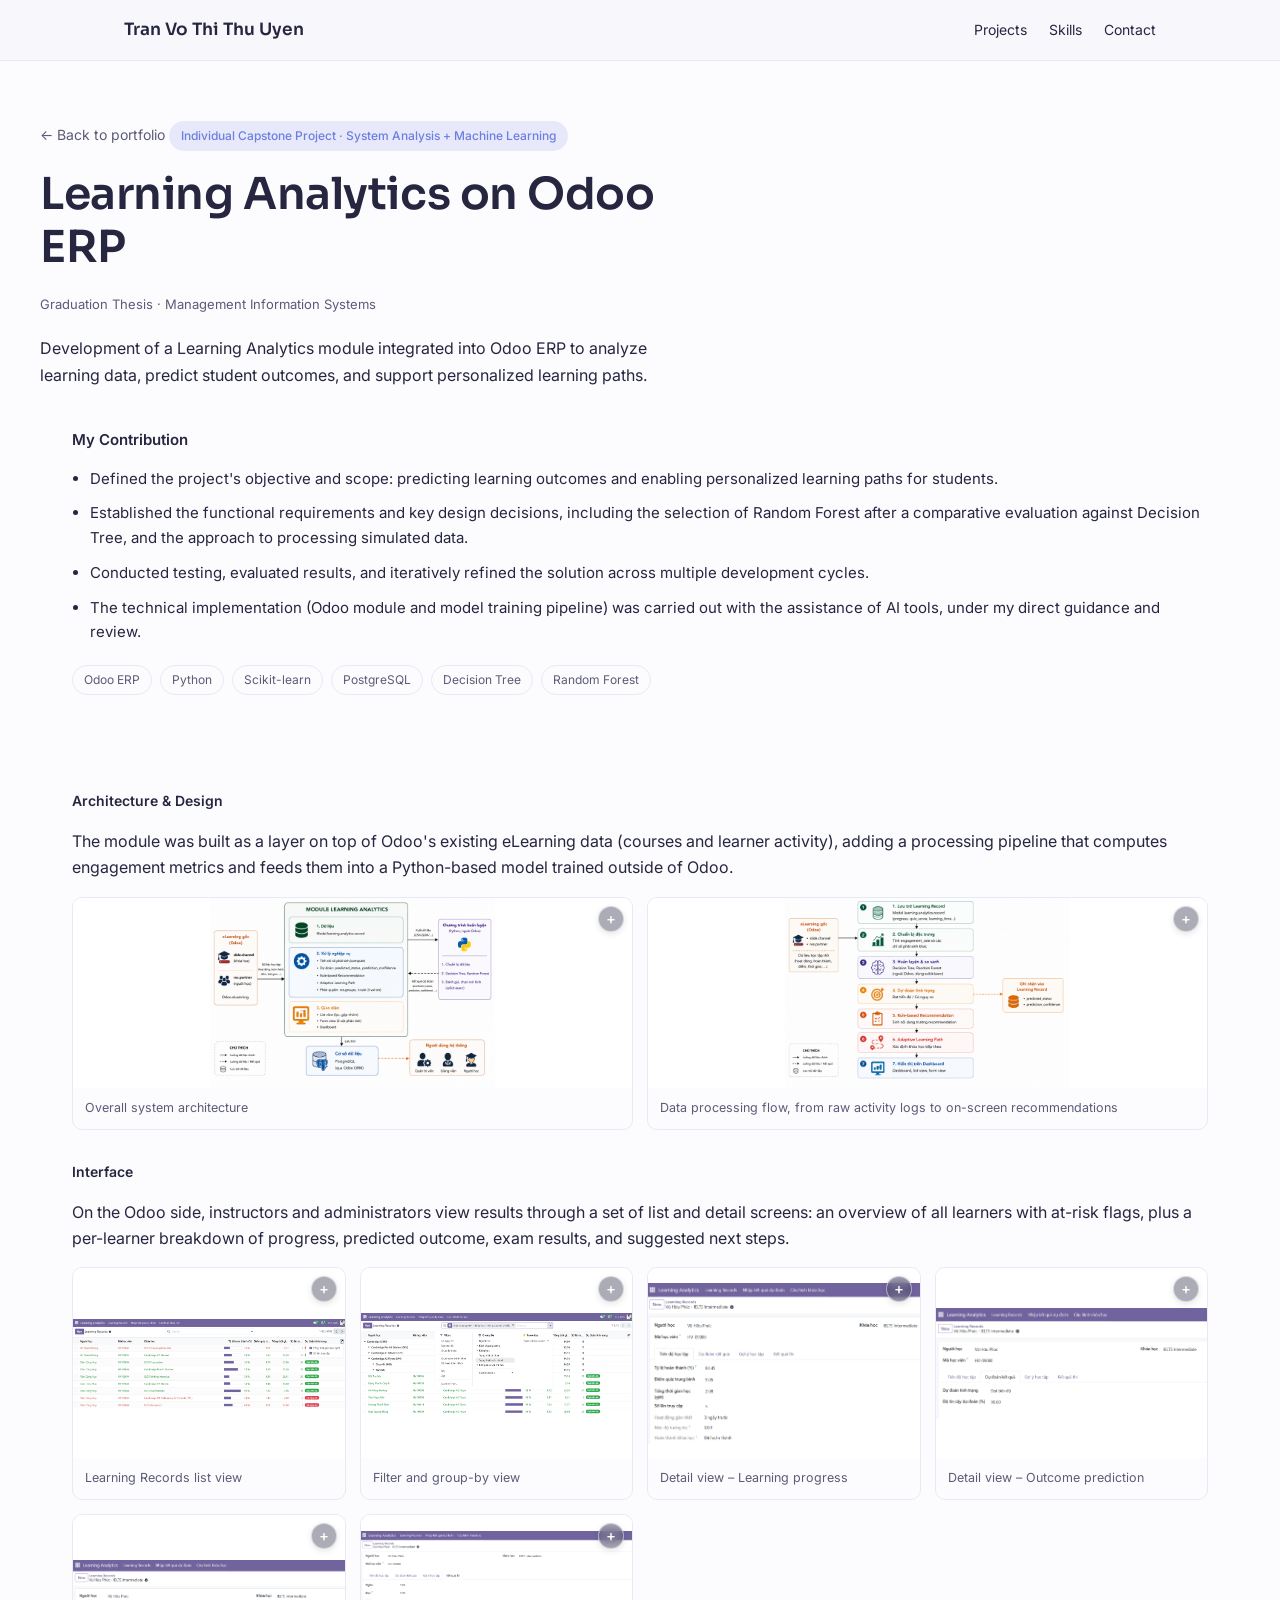
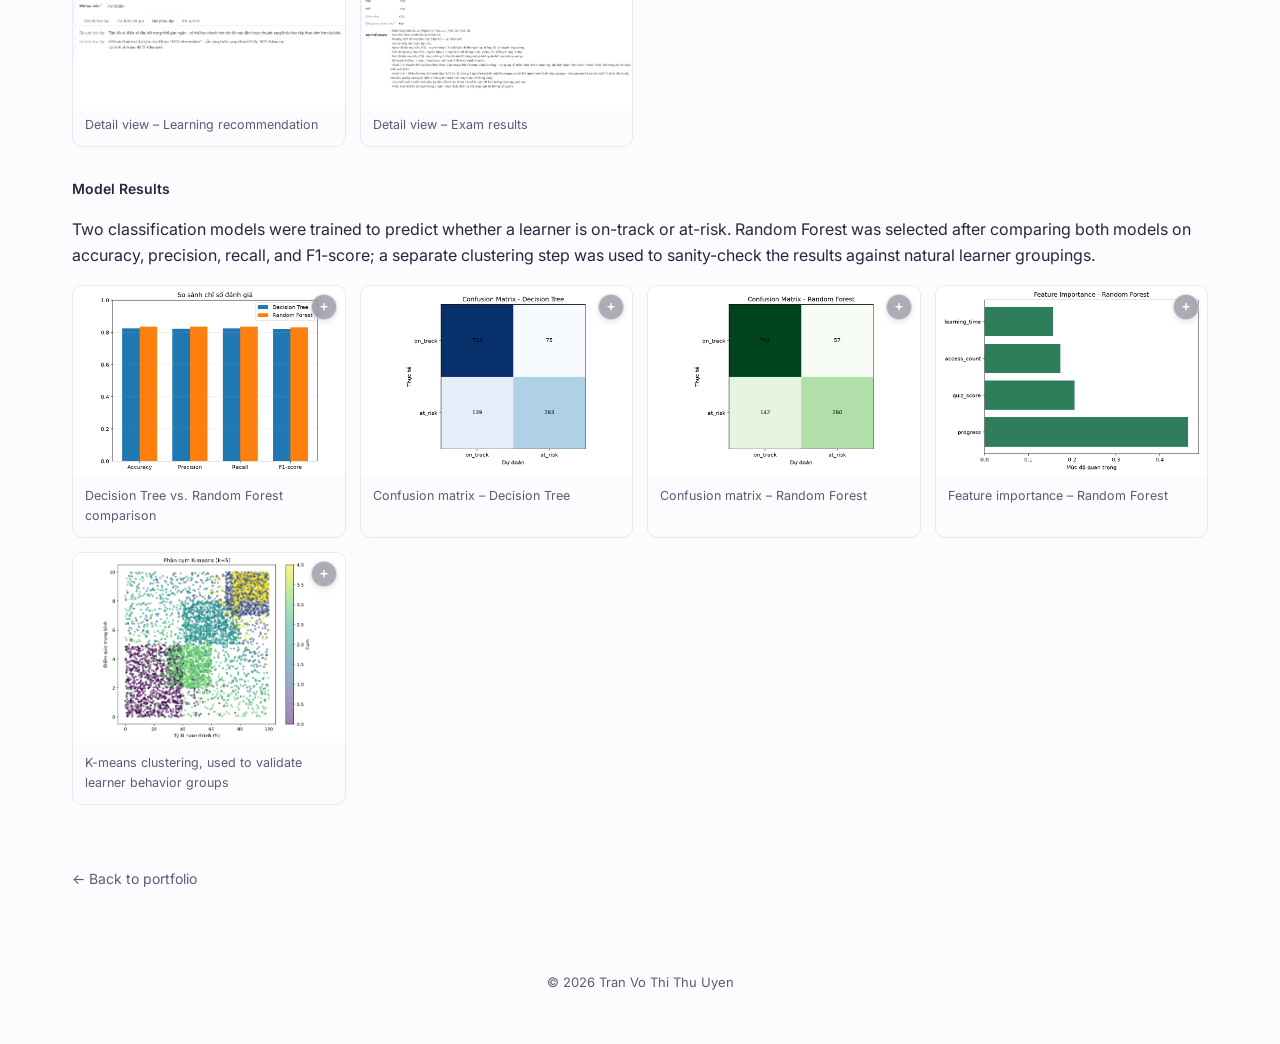
==== commit ac025c61: "additional files" ====
--- a/projects/learning-analytics.html
+++ b/projects/learning-analytics.html
@@ -6,7 +6,7 @@
 <title>Learning Analytics on Odoo ERP | Tran Vo Thi Thu Uyen</title>
 <link rel="preconnect" href="https://fonts.googleapis.com">
 <link rel="preconnect" href="https://fonts.gstatic.com" crossorigin>
-<link href="https://fonts.googleapis.com/css2?family=Poppins:wght@500;600;700&family=Inter:wght@400;500;600&display=swap" rel="stylesheet">
+<link href="https://fonts.googleapis.com/css2?family=Sora:wght@500;600;700&family=Inter:wght@400;500;600&display=swap" rel="stylesheet">
 <link rel="stylesheet" href="../styles.css">
 </head>
 <body class="theme-p1">
--- a/styles.css
+++ b/styles.css
@@ -3,21 +3,21 @@
    Edit the variables below to change colors/fonts site-wide.
    ========================================================= */
 :root {
-  --bg: #F8F7FC;
+  --bg: #FCFCFE;
   --surface: #FFFFFF;
   --ink: #262640;
   --muted: #5B5B78;
   --accent: #6C7EE1;
   --accent-2: #92B9E3;
   --accent-soft: #E7E9FA;
-  --border: #E3E2F2;
+  --border: #E9E8F5;
 
   /* per-project accent colors, derived from the palette */
   --proj1: #6C7EE1;      --proj1-soft: #E7E9FA;   /* Learning Analytics — indigo/blue */
   --proj2: #C1663B;      --proj2-soft: #FFEDE3;   /* Vinamilk — peach */
   --proj3: #9A4FC9;      --proj3-soft: #F2E6FA;   /* Pizza Company — purple/pink */
 
-  --font-display: 'Poppins', sans-serif;
+  --font-display: 'Sora', sans-serif;
   --font-body: 'Inter', sans-serif;
   --radius: 18px;
   --radius-sm: 10px;
@@ -50,7 +50,7 @@
 a { color: var(--accent); }
 
 .container {
-  max-width: 1100px;
+  max-width: 1200px;
   margin: 0 auto;
   padding: 0 32px;
 }
@@ -91,6 +91,48 @@
 
 /* HERO */
 header.hero { padding: 90px 0 70px; }
+.hero-grid {
+  display: grid;
+  grid-template-columns: 1fr minmax(280px, 360px);
+  gap: 50px;
+  align-items: center;
+}
+.hero-visual-card {
+  background: var(--surface);
+  border: 1px solid var(--border);
+  border-radius: var(--radius);
+  padding: 28px;
+  box-shadow: 0 20px 50px rgba(108, 126, 225, 0.10);
+}
+.hero-visual-card .hvc-label {
+  font-size: 12px;
+  text-transform: uppercase;
+  letter-spacing: 0.06em;
+  color: var(--muted);
+  margin: 0 0 18px;
+  font-weight: 600;
+}
+.hvc-row {
+  display: flex;
+  align-items: flex-start;
+  gap: 12px;
+  font-size: 14px;
+  color: var(--ink);
+  margin-bottom: 18px;
+  line-height: 1.5;
+}
+.hvc-row:last-child { margin-bottom: 0; }
+.hvc-row .dot {
+  flex-shrink: 0;
+  width: 10px;
+  height: 10px;
+  border-radius: 50%;
+  margin-top: 4px;
+}
+.dot.p1 { background: var(--proj1); }
+.dot.p2 { background: var(--proj2); }
+.dot.p3 { background: var(--proj3); }
+
 .eyebrow {
   font-size: 13px;
   color: var(--accent);
@@ -333,10 +375,17 @@
   color: var(--muted);
 }
 
+@media (max-width: 900px) {
+  .hero-grid { grid-template-columns: 1fr; }
+  .hero-visual-card { max-width: 420px; }
+}
+
 @media (max-width: 640px) {
   .nav-links { display: none; }
   h1 { font-size: 32px; }
   .contact-box { padding: 30px 20px; }
+  .hero-grid { grid-template-columns: 1fr; }
+  .hero-visual-card { display: none; }
 }
 
 /* GALLERY — click to enlarge */
